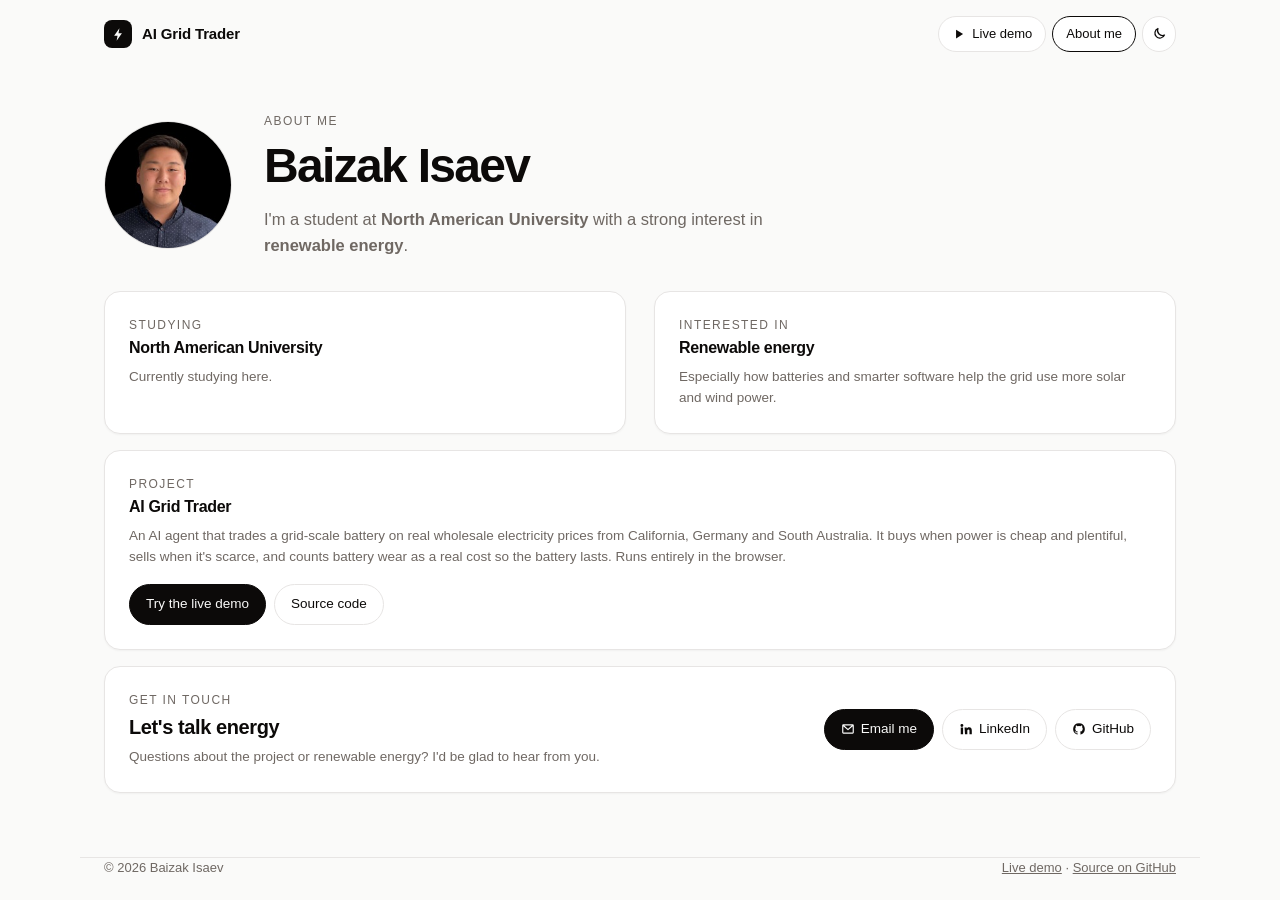
==== about.html @ cdcc8170 "Add About me page and Railway hosting - about.html: separate About me page (North American Universit" ====
<!doctype html>
<html lang="en">
<head>
  <meta charset="utf-8">
  <meta name="viewport" content="width=device-width, initial-scale=1">
  <title>About Baizak Isaev · AI Grid Trader</title>
  <meta name="description" content="Baizak Isaev: student at North American University, interested in renewable energy. Creator of AI Grid Trader.">
  <meta name="author" content="Baizak Isaev">
  <meta property="og:type" content="profile">
  <meta property="og:title" content="About Baizak Isaev">
  <meta property="og:description" content="Student at North American University, interested in renewable energy. Creator of AI Grid Trader.">
  <meta property="og:image" content="assets/og.png">
  <meta name="twitter:card" content="summary_large_image">
  <link rel="manifest" href="manifest.webmanifest">
  <meta name="theme-color" content="#0c0a09">
  <link rel="apple-touch-icon" href="assets/icons/icon-192.png">
  <link rel="icon" href="data:image/svg+xml,%3Csvg xmlns='http://www.w3.org/2000/svg' viewBox='0 0 32 32'%3E%3Crect width='32' height='32' rx='8' fill='%230c0a09'/%3E%3Cpath d='M18 5 9 18h6l-2 9 9-13h-6z' fill='%23fff'/%3E%3C/svg%3E">
  <script>try{var t=localStorage.getItem("agt-theme");if(t==="light"||t==="dark")document.documentElement.setAttribute("data-theme",t);}catch(e){}</script>
  <link rel="stylesheet" href="assets/style.css">
</head>
<body class="about-page">
  <header class="wrap top">
    <a class="brand brand-link" href="./">
      <span class="mark" aria-hidden="true">
        <svg viewBox="0 0 24 24" width="15" height="15"><path d="M13.5 2 5 14h5.5L9 22l8.5-12H12z" fill="currentColor"/></svg>
      </span>
      <span class="brand-name">AI Grid Trader</span>
    </a>
    <nav class="actions" aria-label="Site">
      <a class="btn" href="./">
        <svg viewBox="0 0 24 24" width="14" height="14" aria-hidden="true"><path d="M7 4.5v15l12-7.5z" fill="currentColor"/></svg>
        <span>Live demo</span>
      </a>
      <a class="btn nav-current" href="about.html" aria-current="page"><span>About me</span></a>
      <button class="btn btn-icon" id="btn-theme" type="button" aria-label="Switch theme" title="Switch light / dark"></button>
    </nav>
  </header>

  <main class="wrap">
    <section class="about-hero">
      <div class="avatar avatar-xl">
        <span aria-hidden="true">BI</span>
        <img src="assets/img/profile.jpg" alt="Baizak Isaev" onerror="this.remove()">
      </div>
      <div>
        <p class="eyebrow">About me</p>
        <h1>Baizak Isaev</h1>
        <p class="lede">I'm a student at <b>North American University</b> with a strong interest in
          <b>renewable energy</b>.</p>
      </div>
    </section>

    <section class="grid grid-2 about-grid">
      <div class="card">
        <p class="kicker">Studying</p>
        <h2>North American University</h2>
        <p class="note">Currently studying here.</p>
      </div>
      <div class="card">
        <p class="kicker">Interested in</p>
        <h2>Renewable energy</h2>
        <p class="note">Especially how batteries and smarter software help the grid use more solar and wind power.</p>
      </div>
    </section>

    <section class="card about-project">
      <p class="kicker">Project</p>
      <h2>AI Grid Trader</h2>
      <p class="note">An AI agent that trades a grid-scale battery on real wholesale electricity prices from
        California, Germany and South Australia. It buys when power is cheap and plentiful, sells when it's
        scarce, and counts battery wear as a real cost so the battery lasts. Runs entirely in the browser.</p>
      <div class="contact-links">
        <a class="btn btn-primary" href="./">Try the live demo</a>
        <a class="btn" href="https://github.com/nolimitbaiza/ai-grid-trader" target="_blank" rel="noopener">Source code</a>
      </div>
    </section>

    <section class="card contact" id="contact">
      <div class="contact-text">
        <p class="kicker">Get in touch</p>
        <h2>Let's talk energy</h2>
        <p class="note">Questions about the project or renewable energy? I'd be glad to hear from you.</p>
      </div>
      <div class="contact-links">
        <a class="btn btn-primary" id="email-link" href="#contact">
          <svg viewBox="0 0 24 24" width="14" height="14" aria-hidden="true"><path d="M4 5h16a1 1 0 0 1 1 1v12a1 1 0 0 1-1 1H4a1 1 0 0 1-1-1V6a1 1 0 0 1 1-1zm0 1 8 7 8-7" fill="none" stroke="currentColor" stroke-width="2" stroke-linejoin="round"/></svg>
          Email me
        </a>
        <a class="btn" href="https://www.linkedin.com/in/baizakisaev/" target="_blank" rel="noopener">
          <svg viewBox="0 0 24 24" width="14" height="14" aria-hidden="true"><path d="M4.98 3.5a2.5 2.5 0 1 1 0 5 2.5 2.5 0 0 1 0-5zM3 9.5h4V21H3zM9.5 9.5h3.8v1.6h.06c.53-1 1.84-2.06 3.79-2.06 4.05 0 4.8 2.67 4.8 6.13V21h-4v-5.13c0-1.22-.02-2.8-1.7-2.8-1.71 0-1.97 1.33-1.97 2.71V21h-4z" fill="currentColor"/></svg>
          LinkedIn
        </a>
        <a class="btn" href="https://github.com/nolimitbaiza" target="_blank" rel="noopener">
          <svg viewBox="0 0 24 24" width="14" height="14" aria-hidden="true"><path d="M12 2a10 10 0 0 0-3.16 19.49c.5.09.68-.22.68-.48v-1.7c-2.78.6-3.37-1.34-3.37-1.34-.45-1.16-1.11-1.47-1.11-1.47-.91-.62.07-.61.07-.61 1 .07 1.53 1.03 1.53 1.03.9 1.52 2.34 1.08 2.91.83.09-.65.35-1.08.63-1.33-2.22-.25-4.55-1.11-4.55-4.94 0-1.09.39-1.98 1.03-2.68-.1-.25-.45-1.27.1-2.65 0 0 .84-.27 2.75 1.02a9.5 9.5 0 0 1 5 0c1.91-1.29 2.75-1.02 2.75-1.02.55 1.38.2 2.4.1 2.65.64.7 1.03 1.59 1.03 2.68 0 3.84-2.34 4.68-4.57 4.93.36.31.68.92.68 1.85v2.74c0 .27.18.58.69.48A10 10 0 0 0 12 2z" fill="currentColor"/></svg>
          GitHub
        </a>
      </div>
    </section>
  </main>

  <footer class="wrap">
    <span>© 2026 Baizak Isaev</span>
    <span><a href="./">Live demo</a> · <a href="https://github.com/nolimitbaiza/ai-grid-trader">Source on GitHub</a></span>
  </footer>

  <script src="assets/about.js"></script>
</body>
</html>
---- assets/style.css ----
/* AI Grid Trader: minimal, theme-aware styles.
   Theme: follows the system unless the visitor picks light/dark (html[data-theme]). */
:root {
  --bg: #fafaf9;
  --surface: #ffffff;
  --ink: #0c0a09;
  --muted: #6f6863;
  --line: #e7e5e4;
  --soft: #f5f5f4;
  --price: #d97706;
  --forecast: #a8a29e;
  --soc: #3b82f6;
  --soc-fill: rgba(59, 130, 246, 0.12);
  --charge: #16a34a;
  --discharge: #dc2626;
  --bot: #a8a29e;
  --pos: #15803d;
  --neg: #b91c1c;
  --shadow: 0 1px 2px rgba(0, 0, 0, .04);
  --radius: 16px;
  color-scheme: light;
}
:root[data-theme="dark"] {
  --bg: #0c0c0d; --surface: #151517; --ink: #f5f5f4; --muted: #a1a1aa; --line: #27272a; --soft: #1c1c1f;
  --price: #fbbf24; --forecast: #71717a; --soc: #60a5fa; --soc-fill: rgba(96, 165, 250, 0.14);
  --charge: #22c55e; --discharge: #f87171; --bot: #71717a; --pos: #4ade80; --neg: #f87171;
  --shadow: none;
  color-scheme: dark;
}
@media (prefers-color-scheme: dark) {
  :root:not([data-theme="light"]) {
    --bg: #0c0c0d; --surface: #151517; --ink: #f5f5f4; --muted: #a1a1aa; --line: #27272a; --soft: #1c1c1f;
    --price: #fbbf24; --forecast: #71717a; --soc: #60a5fa; --soc-fill: rgba(96, 165, 250, 0.14);
    --charge: #22c55e; --discharge: #f87171; --bot: #71717a; --pos: #4ade80; --neg: #f87171;
    --shadow: none;
    color-scheme: dark;
  }
}

* { box-sizing: border-box; }
[hidden] { display: none !important; }
html, body { margin: 0; }
body {
  background: var(--bg);
  color: var(--ink);
  font: 15px/1.55 Inter, ui-sans-serif, -apple-system, "Segoe UI", Roboto, "Helvetica Neue", sans-serif;
  -webkit-font-smoothing: antialiased;
  transition: background-color .2s, color .2s;
}
h1, h2, h3 { font-weight: 650; letter-spacing: -0.02em; }
a { color: inherit; }

.wrap { max-width: 1120px; margin: 0 auto; padding: 0 24px; }

/* ---------- Header ---------- */
.top { display: flex; align-items: center; justify-content: space-between; gap: 12px; height: 68px; }
.brand { display: flex; align-items: center; gap: 10px; font-weight: 600; letter-spacing: -0.01em; white-space: nowrap; }
.mark {
  width: 28px; height: 28px; border-radius: 8px; flex: none;
  background: var(--ink); color: var(--bg);
  display: grid; place-items: center;
}
.actions { display: flex; gap: 6px; }

.btn {
  appearance: none; font: inherit; font-size: 13px; font-weight: 500;
  display: inline-flex; align-items: center; justify-content: center; gap: 6px;
  padding: 7px 13px; border-radius: 999px; cursor: pointer; white-space: nowrap;
  color: var(--ink); background: var(--surface); border: 1px solid var(--line);
  transition: border-color .15s, background .15s;
}
.btn:hover { border-color: var(--muted); }
.btn-icon { width: 34px; padding: 7px 0; }
.btn-ghost { background: transparent; border-color: transparent; color: var(--muted); }
.btn-ghost:hover { color: var(--ink); border-color: var(--line); }
.btn-primary { background: var(--ink); color: var(--bg); border-color: var(--ink); }
.btn-primary:hover { opacity: .9; border-color: var(--ink); }
:focus-visible { outline: 2px solid var(--soc); outline-offset: 2px; }

/* ---------- Intro ---------- */
.intro { padding: 44px 0 28px; }
.eyebrow {
  display: flex; align-items: center; gap: 10px; margin: 0 0 14px;
  font-size: 12px; font-weight: 500; letter-spacing: .12em; text-transform: uppercase; color: var(--muted);
}
.live {
  display: inline-block; width: 7px; height: 7px; border-radius: 50%; background: var(--charge); flex: none;
  box-shadow: 0 0 0 4px color-mix(in srgb, var(--charge) 22%, transparent);
  animation: pulse 2.4s ease-in-out infinite;
}
@keyframes pulse { 50% { box-shadow: 0 0 0 7px color-mix(in srgb, var(--charge) 0%, transparent); } }
h1 { font-size: clamp(30px, 4.6vw, 48px); line-height: 1.06; letter-spacing: -0.035em; margin: 0; max-width: 17ch; }
.lede { color: var(--muted); max-width: 62ch; margin: 16px 0 0; font-size: 16.5px; }

/* ---------- Market chips ---------- */
.markets { display: grid; grid-template-columns: 1fr auto; gap: 8px 16px; margin: 0 0 16px; align-items: start; }
.markets .chips:nth-child(2) { grid-column: 1; }
.chips-tools { grid-column: 2; grid-row: 1 / span 2; justify-content: flex-end; }
.chips { display: flex; align-items: center; gap: 10px; flex-wrap: wrap; }
.chips-label { font-size: 13px; color: var(--muted); min-width: 78px; }
.chip-row { display: flex; gap: 6px; flex-wrap: wrap; }
.chip {
  appearance: none; font: inherit; font-size: 13px; font-weight: 500; cursor: pointer;
  display: inline-flex; align-items: center; gap: 6px;
  padding: 6px 14px; border-radius: 999px;
  color: var(--ink); background: transparent; border: 1px solid var(--line);
  transition: background .15s, color .15s, border-color .15s;
}
.chip:hover { border-color: var(--muted); }
.chip[aria-pressed="true"] { background: var(--ink); color: var(--bg); border-color: var(--ink); }
.chip-upload { border-style: dashed; color: var(--muted); }
.chip-upload:hover { color: var(--ink); }
.chip-upload:focus-within { outline: 2px solid var(--soc); outline-offset: 2px; }
.select {
  font: inherit; font-size: 13px; color: var(--ink); background: var(--surface);
  border: 1px solid var(--line); border-radius: 999px; padding: 6px 12px; cursor: pointer;
}

/* ---------- Cards ---------- */
.card { background: var(--surface); border: 1px solid var(--line); border-radius: var(--radius); padding: 24px; box-shadow: var(--shadow); }
.card h2 { font-size: 16px; margin: 0 0 4px; }
.note { margin: 0 0 16px; color: var(--muted); font-size: 13.5px; }

/* ---------- KPIs ---------- */
.kpis { display: grid; grid-template-columns: repeat(5, minmax(0, 1fr)); gap: 20px 24px; margin-bottom: 8px; }
.kpi { min-width: 0; }
.kpi .label { font-size: 12.5px; color: var(--muted); font-weight: 500; }
.kpi .value {
  font-size: 28px; font-weight: 650; letter-spacing: -0.025em; line-height: 1.2; margin-top: 4px;
  font-variant-numeric: tabular-nums; white-space: nowrap; overflow: hidden; text-overflow: ellipsis;
}
.kpi .sub { font-size: 12.5px; color: var(--muted); font-variant-numeric: tabular-nums; }
.pos { color: var(--pos); }
.neg { color: var(--neg); }

/* ---------- Chart header: legend + mode switch ---------- */
.chart-head { display: flex; align-items: center; justify-content: space-between; gap: 12px 24px; flex-wrap: wrap; margin-top: 18px; }
.legend { display: flex; flex-wrap: wrap; gap: 6px 18px; margin: 12px 0 4px; font-size: 12.5px; color: var(--muted); }
.chart-head .legend { margin: 0; }
.legend span { display: inline-flex; align-items: center; gap: 7px; }
.sw { display: inline-block; width: 14px; height: 2.5px; border-radius: 2px; }
.sw-area { height: 10px; border-top: 2px solid var(--soc); background: var(--soc-fill); border-radius: 2px; }
.sw-dot { border-top: 2.5px dotted var(--bot); height: 0; }
.sw-dash { border-top: 2px dashed var(--forecast); height: 0; }
.sw-dash-blue { border-top: 2px dashed var(--soc); height: 0; }
.tri { font-style: normal; font-size: 10px; line-height: 1; }

.seg { display: inline-flex; align-items: center; gap: 2px; padding: 3px; border-radius: 999px; background: var(--soft); border: 1px solid var(--line); }
.seg-label { font-size: 12px; color: var(--muted); padding: 0 8px 0 10px; }
.seg button {
  appearance: none; font: inherit; font-size: 12.5px; font-weight: 500; cursor: pointer;
  border: 0; border-radius: 999px; padding: 5px 12px; color: var(--muted); background: transparent;
}
.seg button[aria-pressed="true"] { background: var(--surface); color: var(--ink); box-shadow: 0 1px 2px rgba(0,0,0,.08); }

.chart { height: 420px; margin: 4px -6px 0; }
.chart-sm { height: 280px; }
.insight {
  margin: 12px 0 0; padding-top: 16px; border-top: 1px solid var(--line);
  color: var(--muted); font-size: 14.5px;
}
.insight b { color: var(--ink); font-weight: 600; }
.source { margin: 8px 0 0; font-size: 12px; color: var(--muted); }

/* ---------- Controls ---------- */
.controls { margin-top: 16px; }
.grid { display: grid; grid-template-columns: repeat(4, 1fr); gap: 22px 28px; }
.field label { display: flex; justify-content: space-between; gap: 8px; font-size: 13px; font-weight: 500; margin-bottom: 8px; }
.field output { color: var(--muted); font-variant-numeric: tabular-nums; white-space: nowrap; }
.field.disabled { opacity: .45; }

details { margin-top: 20px; }
details > summary {
  cursor: pointer; list-style: none; font-size: 13px; font-weight: 500; color: var(--muted);
  display: inline-flex; align-items: center; gap: 6px;
}
details > summary::-webkit-details-marker { display: none; }
details > summary::before { content: "+"; display: inline-block; width: 12px; font-weight: 600; }
details[open] > summary::before { content: "−"; }
details > summary:hover { color: var(--ink); }
details[open] > .grid { margin-top: 18px; }

input[type="range"] {
  -webkit-appearance: none; appearance: none; width: 100%; height: 18px; margin: 0;
  background: transparent; cursor: pointer;
}
input[type="range"]:disabled { cursor: not-allowed; }
input[type="range"]::-webkit-slider-runnable-track {
  height: 4px; border-radius: 4px;
  background: linear-gradient(to right, var(--ink) var(--pct, 50%), var(--line) var(--pct, 50%));
}
input[type="range"]::-webkit-slider-thumb {
  -webkit-appearance: none; width: 16px; height: 16px; margin-top: -6px; border-radius: 50%;
  background: var(--surface); border: 2px solid var(--ink); transition: transform .1s;
}
input[type="range"]:active::-webkit-slider-thumb { transform: scale(1.15); }
input[type="range"]::-moz-range-track { height: 4px; border-radius: 4px; background: var(--line); }
input[type="range"]::-moz-range-progress { height: 4px; border-radius: 4px; background: var(--ink); }
input[type="range"]::-moz-range-thumb {
  width: 12px; height: 12px; border-radius: 50%; background: var(--surface); border: 2px solid var(--ink);
}
input[type="range"]:focus-visible { outline: none; }
input[type="range"]:focus-visible::-moz-range-thumb { box-shadow: 0 0 0 4px color-mix(in srgb, var(--soc) 35%, transparent); }
body.loading-data #chart-main, body.loading-data #kpis { opacity: .4; transition: opacity .2s; }
.sr-only { position: absolute; width: 1px; height: 1px; padding: 0; margin: -1px; overflow: hidden; clip: rect(0 0 0 0); white-space: nowrap; border: 0; }
.explain-nav { display: flex; align-items: center; justify-content: space-between; gap: 8px; margin-top: 12px; }
.explain-nav .muted { margin: 0; font-size: 12.5px; }
.explain-nav button:disabled { opacity: .4; cursor: default; }
.explain-lead:focus { outline: none; }
input[type="range"]:focus-visible::-webkit-slider-thumb { box-shadow: 0 0 0 4px color-mix(in srgb, var(--soc) 35%, transparent); }

/* ---------- Comparison ---------- */
.split { display: grid; grid-template-columns: 1.1fr 1.3fr; gap: 16px; margin-top: 16px; }
.compare { width: 100%; border-collapse: collapse; font-size: 14px; font-variant-numeric: tabular-nums; }
.compare th, .compare td { padding: 10px 0 10px 12px; border-bottom: 1px solid var(--line); text-align: right; white-space: nowrap; }
.compare th:first-child, .compare td:first-child { padding-left: 0; text-align: left; color: var(--muted); font-weight: 400; white-space: normal; }
.compare thead th { font-size: 12px; font-weight: 500; color: var(--muted); padding-top: 0; }
.compare tbody tr:last-child td { border-bottom: 0; }
.compare td.ai { font-weight: 600; }
.compare tr.total td { font-weight: 650; color: var(--ink); }
.dot { display: inline-block; width: 8px; height: 8px; border-radius: 50%; margin-right: 6px; vertical-align: 1px; }

/* ---------- Full year ---------- */
.annual { margin-top: 16px; }
.annual-head { display: flex; justify-content: space-between; align-items: flex-start; gap: 12px 24px; flex-wrap: wrap; }
.annual-head .note { max-width: 70ch; margin-bottom: 18px; }
.annual-status { display: inline-flex; align-items: center; gap: 8px; font-size: 13px; color: var(--muted); font-variant-numeric: tabular-nums; }
.spinner {
  width: 12px; height: 12px; border-radius: 50%; border: 2px solid var(--line); border-top-color: var(--ink);
  animation: spin .8s linear infinite;
}
@keyframes spin { to { transform: rotate(360deg); } }
.kpis-4 { grid-template-columns: repeat(4, minmax(0, 1fr)); margin-bottom: 4px; }
.annual-body { display: grid; grid-template-columns: 1.4fr 1fr; gap: 16px 32px; align-items: start; }
.annual-body .compare { margin-top: 12px; }
.annual.pending .kpis-4, .annual.pending .annual-body { opacity: .35; filter: grayscale(1); transition: opacity .2s; }
.sw-bar { width: 10px; height: 10px; border-radius: 2px; background: var(--ink); }

/* ---------- Why this trade? ---------- */
.click-hint { margin: 2px 0 0; font-size: 12.5px; color: var(--muted); }
.explain {
  position: relative; margin-top: 12px; padding: 16px 18px; border-radius: 12px;
  background: var(--soft); border: 1px solid var(--line);
}
.explain-close {
  position: absolute; top: 8px; right: 10px; appearance: none; border: 0; background: none; cursor: pointer;
  font-size: 20px; line-height: 1; color: var(--muted); padding: 4px 6px;
}
.explain-close:hover { color: var(--ink); }
.explain-lead { font-size: 16px; margin: 4px 0 12px; }
.explain-lead .muted, .muted { color: var(--muted); font-weight: 400; font-size: 13.5px; margin-left: 6px; }
.explain-cells { display: grid; grid-template-columns: repeat(4, minmax(0, 1fr)); gap: 12px 20px; margin-bottom: 10px; }
.explain-cells .label { font-size: 12px; color: var(--muted); }
.explain-cells .value { font-size: 20px; font-weight: 650; font-variant-numeric: tabular-nums; }
.explain-cells .sub { font-size: 11.5px; color: var(--muted); }
.explain-notes { margin: 6px 0 0; padding-left: 18px; color: var(--muted); font-size: 14px; }
.explain-notes li { margin-bottom: 4px; }
.explain-notes b { color: var(--ink); }

/* ---------- Revenue streams ---------- */
.stack, .lifetime { margin-top: 16px; }
.stack-bar { display: flex; height: 14px; border-radius: 7px; overflow: hidden; gap: 2px; margin: 4px 0 18px; background: var(--soft); }
.seg-part { min-width: 4px; }
.stack-body { display: grid; grid-template-columns: 1.2fr 1fr; gap: 16px 40px; align-items: start; }
.stack-table td:first-child { color: var(--ink); }
.row-note { font-size: 12px; color: var(--muted); margin-top: 2px; }
.grid-2 { grid-template-columns: repeat(2, minmax(0, 1fr)); }
.stack.pending .stack-bar, .stack.pending .stack-table, .lifetime.pending .kpis-4, .lifetime.pending .life-charts,
.lifetime.pending .insight { opacity: .35; filter: grayscale(1); }

/* ---------- Battery lifetime ---------- */
.life-charts { display: grid; grid-template-columns: 1fr 1fr; gap: 16px 32px; margin-top: 8px; }
.chart-title { font-size: 13px; font-weight: 600; margin: 4px 0 0; }
.sw-dash-red { border-top: 2px dotted var(--discharge); height: 0; }
.lifetime .insight { margin-bottom: 18px; }
.link-btn {
  appearance: none; font: inherit; font-size: 13px; font-weight: 600; cursor: pointer; margin-left: 4px;
  color: var(--ink); background: var(--surface); border: 1px solid var(--line); border-radius: 999px; padding: 2px 10px;
}
.link-btn:hover { border-color: var(--muted); }

/* ---------- How it works ---------- */
.how { display: grid; grid-template-columns: repeat(3, 1fr); gap: 36px; padding: 64px 0 8px; }
.how h3 { font-size: 16px; margin: 10px 0 6px; }
.how p { margin: 0; color: var(--muted); font-size: 14.5px; }
.num { font-size: 12px; color: var(--muted); font-variant-numeric: tabular-nums; letter-spacing: .08em; }
.method { margin: 32px 0 56px; padding-top: 20px; border-top: 1px solid var(--line); }
.method p { color: var(--muted); max-width: 72ch; font-size: 14.5px; }
.method b { color: var(--ink); font-weight: 600; }
.formula {
  font-family: ui-monospace, "SF Mono", Menlo, Consolas, monospace; font-size: 13.5px !important;
  color: var(--ink) !important; background: var(--soft); padding: 10px 14px; border-radius: 10px; display: inline-block;
}

/* ---------- Avatar (photo with initials fallback) ---------- */
.avatar {
  position: relative; display: inline-grid; place-items: center; flex: none; overflow: hidden;
  border-radius: 50%; background: var(--soft); border: 1px solid var(--line);
  color: var(--muted); font-weight: 600; letter-spacing: .02em; text-decoration: none;
}
.avatar img { position: absolute; inset: 0; width: 100%; height: 100%; object-fit: cover; }
.avatar-sm { width: 34px; height: 34px; font-size: 12px; margin-left: 2px; }
.avatar-sm:hover { border-color: var(--muted); }
.avatar-lg { width: 72px; height: 72px; font-size: 22px; }

/* ---------- Contact card ---------- */
.contact { display: flex; align-items: center; gap: 20px 24px; flex-wrap: wrap; margin: 0 0 56px; scroll-margin-top: 24px; }
.contact-text { flex: 1 1 280px; min-width: 0; }
.contact-text h2 { font-size: 20px; margin: 0 0 4px; }
.contact-text .note { margin: 0; }
.kicker { margin: 0 0 2px; font-size: 12px; font-weight: 500; letter-spacing: .12em; text-transform: uppercase; color: var(--muted); }
.contact-links { display: flex; gap: 8px; flex-wrap: wrap; }
.contact-links .btn { padding: 9px 16px; font-size: 13.5px; text-decoration: none; }

/* ---------- Footer & toast ---------- */
footer {
  display: flex; justify-content: space-between; gap: 16px; flex-wrap: wrap;
  padding-top: 20px; padding-bottom: 40px; border-top: 1px solid var(--line);
  color: var(--muted); font-size: 13px;
}
.toast {
  position: fixed; left: 50%; bottom: 28px; transform: translate(-50%, 16px); opacity: 0; pointer-events: none;
  background: var(--ink); color: var(--bg); padding: 10px 18px; border-radius: 999px; font-size: 13px;
  max-width: calc(100vw - 32px); text-align: center; z-index: 50;
  transition: opacity .2s, transform .2s;
}
.toast.show { opacity: 1; transform: translate(-50%, 0); }

/* ---------- Business-case dialog ---------- */
.dialog {
  width: min(440px, calc(100vw - 32px)); padding: 24px; border: 1px solid var(--line); border-radius: var(--radius);
  background: var(--surface); color: var(--ink); box-shadow: 0 24px 60px rgba(0,0,0,.25);
}
.dialog::backdrop { background: rgba(0, 0, 0, .35); backdrop-filter: blur(2px); }
.dialog h2 { font-size: 18px; margin: 0 0 6px; }
.input { display: block; margin-bottom: 12px; }
.input span { display: block; font-size: 12.5px; font-weight: 500; color: var(--muted); margin-bottom: 5px; }
.input input {
  width: 100%; font: inherit; font-size: 14px; color: var(--ink); background: var(--bg);
  border: 1px solid var(--line); border-radius: 10px; padding: 9px 12px;
}
.input input:focus { outline: 2px solid var(--soc); outline-offset: -1px; border-color: transparent; }
.dialog-actions { display: flex; justify-content: flex-end; gap: 8px; margin-top: 20px; }

/* ---------- Kiosk / auto-play mode ---------- */
.kiosk-banner { display: none; }
body.kiosk .kiosk-banner {
  display: flex; align-items: center; gap: 10px 20px; flex-wrap: wrap;
  margin: -4px 0 20px; padding-bottom: 16px; border-bottom: 1px solid var(--line); font-size: 14px;
}
.kb-status { display: flex; align-items: center; gap: 6px 20px; flex-wrap: wrap; flex: 1 1 300px; }
.kb-live { display: inline-flex; align-items: center; gap: 8px; font-weight: 600; }
.kb-market { font-weight: 600; }
.kb-time { color: var(--muted); font-variant-numeric: tabular-nums; }
.kb-hint { color: var(--muted); font-size: 13px; }
.kb-connect { display: flex; align-items: center; gap: 12px; margin-left: auto; font-size: 13px; line-height: 1.35; }
.kb-connect img { background: #fff; border-radius: 8px; padding: 4px; border: 1px solid var(--line); }
.kb-connect span { color: var(--muted); }
/* Full-screen layout: header, banner, KPIs and a chart that fills the rest of the window. */
body.kiosk .intro, body.kiosk .markets, body.kiosk .controls, body.kiosk .split, body.kiosk .how,
body.kiosk .method, body.kiosk footer, body.kiosk .seg, body.kiosk .insight, body.kiosk .source,
body.kiosk .contact, body.kiosk .annual, body.kiosk .stack, body.kiosk .lifetime,
body.kiosk .click-hint, body.kiosk .explain { display: none !important; }
body.kiosk { min-height: 100vh; min-height: 100dvh; display: flex; flex-direction: column; }
body.kiosk .top, body.kiosk main { width: 100%; }
body.kiosk main { flex: 1; display: flex; flex-direction: column; padding-bottom: 16px; }
body.kiosk .main-card { flex: 1; display: flex; flex-direction: column; min-height: 0; }
body.kiosk .chart { flex: 1 1 auto; height: auto; min-height: 320px; }
body.kiosk .nav-about { display: none; }
body.kiosk #btn-play { background: var(--ink); color: var(--bg); border-color: var(--ink); }

/* ---------- Embed mode (?embed=1): just the demo, for iframes ---------- */
body.embed .top, body.embed .intro, body.embed .how, body.embed .method, body.embed footer,
body.embed .contact { display: none; }
body.embed main { padding-top: 16px; padding-bottom: 16px; }
body.embed { background: transparent; }

/* ---------- Printable business case (only visible when printing) ---------- */
#report { display: none; }
@media print {
  @page { size: A4; margin: 14mm; }
  html, body { background: #fff !important; }
  body > *:not(#report) { display: none !important; }
  #report { display: block; font-size: 9.5pt; }
  #report h3 { margin: 10px 0 4px; }
  .rp-chart { max-height: 58mm; object-fit: contain; }
  .rp-kpis { margin: 8px 0; }
}
#report {
  --r-ink: #0c0a09; --r-muted: #6b6560; --r-line: #e7e5e4; --r-soft: #f5f5f4;
  color: var(--r-ink); font-size: 10.5pt; line-height: 1.45; background: #fff;
  -webkit-print-color-adjust: exact; print-color-adjust: exact;
}
.rp-head { display: flex; justify-content: space-between; align-items: flex-start; border-bottom: 2px solid var(--r-ink); padding-bottom: 10px; margin-bottom: 14px; }
.rp-brand { font-weight: 700; font-size: 10pt; letter-spacing: .02em; }
.rp-kicker { font-size: 8.5pt; text-transform: uppercase; letter-spacing: .12em; color: var(--r-muted); }
.rp-title { font-size: 19pt; font-weight: 700; letter-spacing: -0.02em; margin: 2px 0 2px; }
.rp-meta { text-align: right; font-size: 9pt; color: var(--r-muted); }
.rp-kpis { display: grid; grid-template-columns: repeat(4, 1fr); gap: 8px; margin: 12px 0; }
.rp-kpi { background: var(--r-soft); border-radius: 8px; padding: 8px 10px; }
.rp-kpi .l { font-size: 8pt; color: var(--r-muted); }
.rp-kpi .v { font-size: 15pt; font-weight: 700; letter-spacing: -0.02em; }
.rp-kpi .s { font-size: 8pt; color: var(--r-muted); }
.rp-cols { display: grid; grid-template-columns: 1fr 1fr; gap: 16px; }
.rp h3, #report h3 { font-size: 10.5pt; margin: 14px 0 6px; }
.rp-table { width: 100%; border-collapse: collapse; font-size: 9pt; }
.rp-table td, .rp-table th { padding: 4px 0 4px 8px; border-bottom: 1px solid var(--r-line); text-align: right; }
.rp-table td:first-child, .rp-table th:first-child { text-align: left; padding-left: 0; color: var(--r-muted); font-weight: 400; }
.rp-table th { font-size: 8pt; color: var(--r-muted); font-weight: 600; }
.rp-chart { width: 100%; border: 1px solid var(--r-line); border-radius: 8px; margin-top: 4px; }
.rp-legend { font-size: 8pt; color: var(--r-muted); margin-top: 4px; }
.rp-notes { font-size: 8pt; color: var(--r-muted); margin-top: 12px; border-top: 1px solid var(--r-line); padding-top: 8px; }
.rp-notes li { margin-bottom: 2px; }
.rp-foot { display: flex; justify-content: space-between; font-size: 8pt; color: var(--r-muted); margin-top: 10px; }

/* ---------- Responsive ---------- */
@media (max-width: 1000px) {
  .kpis { grid-template-columns: repeat(3, minmax(0, 1fr)); }
  .btn .lbl { display: none; }
  .btn { padding: 7px 10px; }
  .nav-about { display: none; }          /* the avatar links to About me on small screens */
}
@media (max-width: 880px) {
  .grid { grid-template-columns: repeat(2, 1fr); }
  .split, .annual-body, .stack-body, .life-charts { grid-template-columns: 1fr; }
  .explain-cells { grid-template-columns: repeat(2, minmax(0, 1fr)); }
  .kpis-4 { grid-template-columns: repeat(2, minmax(0, 1fr)); }
  .how { grid-template-columns: 1fr; gap: 28px; padding-top: 48px; }
  .chart { height: 340px; }
  .markets { grid-template-columns: 1fr; }
  .chips-tools { grid-column: 1; grid-row: auto; justify-content: flex-start; }
}
@media (max-width: 560px) {
  .wrap { padding: 0 16px; }
  .card { padding: 18px; }
  .grid { grid-template-columns: 1fr; }
  .kpis { grid-template-columns: repeat(2, minmax(0, 1fr)); }
  .kpi .value { font-size: 22px; }
  .intro { padding-top: 28px; }
  .chart { height: 300px; margin: 4px -10px 0; }
  .chips-label { min-width: 0; width: 100%; }
  .brand-name { display: none; }
  .seg-label { display: none; }
  .kb-connect { margin-left: 0; }
  .kb-connect img { width: 52px; height: 52px; }
  .actions { gap: 4px; }
  .btn-icon, .btn { padding: 7px 9px; }
}
@media (prefers-reduced-motion: reduce) {
  * { animation: none !important; transition: none !important; }
}

/* ---------- About page ---------- */
.brand-link { color: inherit; text-decoration: none; }
.top .actions a.btn { text-decoration: none; }
.nav-current { border-color: var(--ink); }
.about-hero { display: flex; align-items: center; gap: 24px 32px; flex-wrap: wrap; padding: 44px 0 32px; }
.about-hero h1 { max-width: none; }
.about-hero .eyebrow { margin-bottom: 10px; }
.avatar-xl { width: 128px; height: 128px; font-size: 38px; flex: none; }
.about-grid { margin-bottom: 16px; }
.about-grid .note, .about-project .note { margin: 6px 0 0; }
.about-project { margin-bottom: 16px; }
.about-project .contact-links { margin-top: 16px; }
.about-page main { padding-bottom: 8px; }
@media (max-width: 640px) {
  .avatar-xl { width: 96px; height: 96px; font-size: 30px; }
  .about-hero { padding-top: 28px; }
}
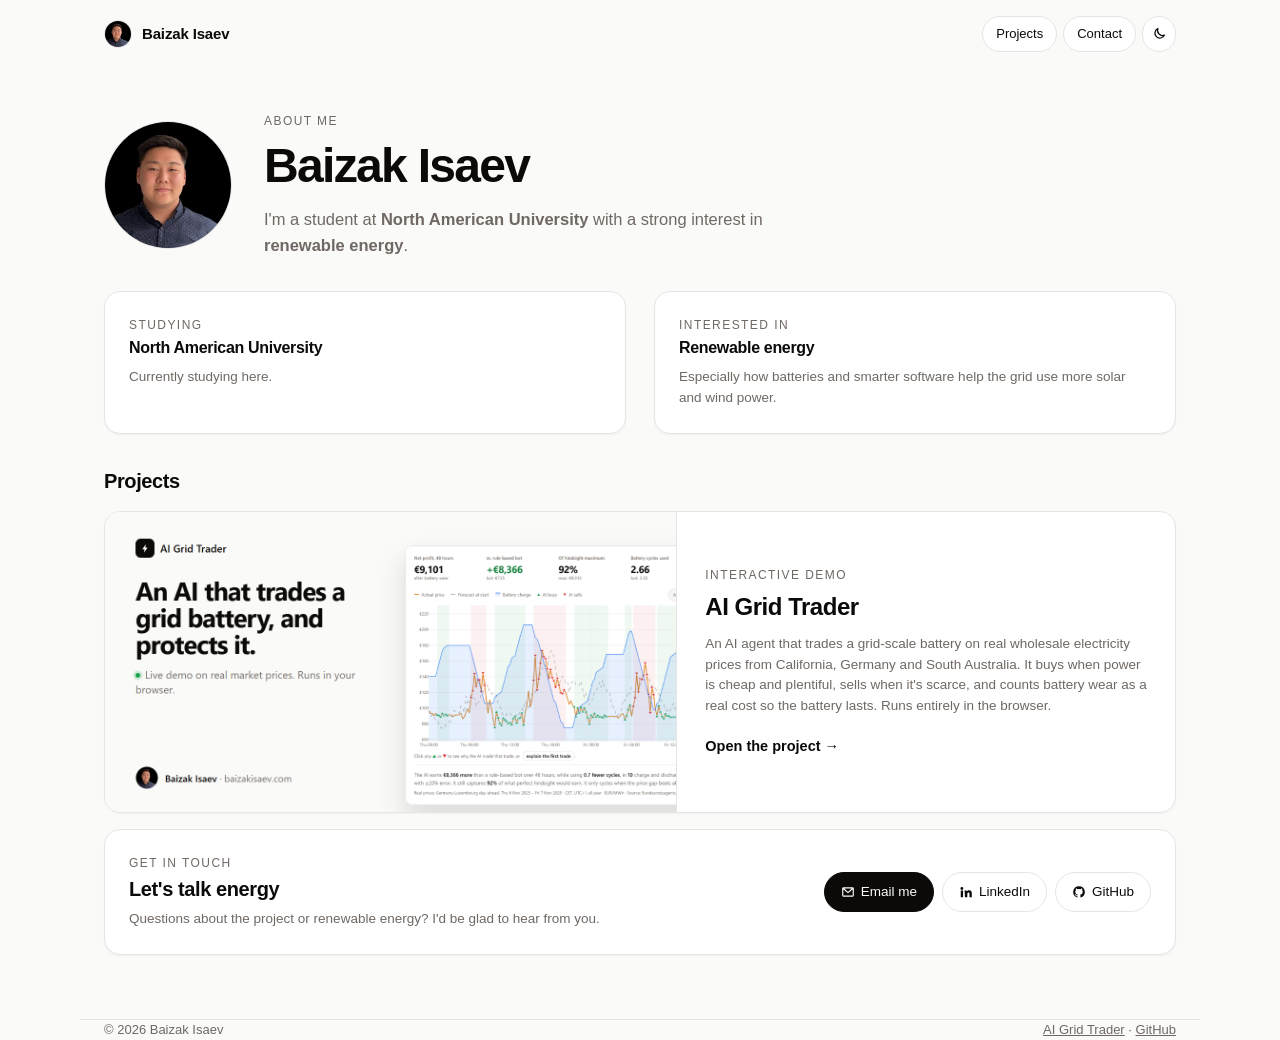
==== commit c812238c: "Home page is About me; demo moves to /ai-grid-trader; business email - index.html is now the About m" ====
--- a/about.html
+++ b/about.html
@@ -2,107 +2,13 @@
 <html lang="en">
 <head>
   <meta charset="utf-8">
-  <meta name="viewport" content="width=device-width, initial-scale=1">
-  <title>About Baizak Isaev · AI Grid Trader</title>
-  <meta name="description" content="Baizak Isaev: student at North American University, interested in renewable energy. Creator of AI Grid Trader.">
-  <meta name="author" content="Baizak Isaev">
-  <meta property="og:type" content="profile">
-  <meta property="og:title" content="About Baizak Isaev">
-  <meta property="og:description" content="Student at North American University, interested in renewable energy. Creator of AI Grid Trader.">
-  <meta property="og:image" content="assets/og.png">
-  <meta name="twitter:card" content="summary_large_image">
-  <link rel="manifest" href="manifest.webmanifest">
-  <meta name="theme-color" content="#0c0a09">
-  <link rel="apple-touch-icon" href="assets/icons/icon-192.png">
-  <link rel="icon" href="data:image/svg+xml,%3Csvg xmlns='http://www.w3.org/2000/svg' viewBox='0 0 32 32'%3E%3Crect width='32' height='32' rx='8' fill='%230c0a09'/%3E%3Cpath d='M18 5 9 18h6l-2 9 9-13h-6z' fill='%23fff'/%3E%3C/svg%3E">
-  <script>try{var t=localStorage.getItem("agt-theme");if(t==="light"||t==="dark")document.documentElement.setAttribute("data-theme",t);}catch(e){}</script>
-  <link rel="stylesheet" href="assets/style.css">
+  <title>Baizak Isaev</title>
+  <!-- The About page is now the home page. -->
+  <meta http-equiv="refresh" content="0; url=./">
+  <link rel="canonical" href="https://baizakisaev.com/">
+  <script>location.replace("./");</script>
 </head>
-<body class="about-page">
-  <header class="wrap top">
-    <a class="brand brand-link" href="./">
-      <span class="mark" aria-hidden="true">
-        <svg viewBox="0 0 24 24" width="15" height="15"><path d="M13.5 2 5 14h5.5L9 22l8.5-12H12z" fill="currentColor"/></svg>
-      </span>
-      <span class="brand-name">AI Grid Trader</span>
-    </a>
-    <nav class="actions" aria-label="Site">
-      <a class="btn" href="./">
-        <svg viewBox="0 0 24 24" width="14" height="14" aria-hidden="true"><path d="M7 4.5v15l12-7.5z" fill="currentColor"/></svg>
-        <span>Live demo</span>
-      </a>
-      <a class="btn nav-current" href="about.html" aria-current="page"><span>About me</span></a>
-      <button class="btn btn-icon" id="btn-theme" type="button" aria-label="Switch theme" title="Switch light / dark"></button>
-    </nav>
-  </header>
-
-  <main class="wrap">
-    <section class="about-hero">
-      <div class="avatar avatar-xl">
-        <span aria-hidden="true">BI</span>
-        <img src="assets/img/profile.jpg" alt="Baizak Isaev" onerror="this.remove()">
-      </div>
-      <div>
-        <p class="eyebrow">About me</p>
-        <h1>Baizak Isaev</h1>
-        <p class="lede">I'm a student at <b>North American University</b> with a strong interest in
-          <b>renewable energy</b>.</p>
-      </div>
-    </section>
-
-    <section class="grid grid-2 about-grid">
-      <div class="card">
-        <p class="kicker">Studying</p>
-        <h2>North American University</h2>
-        <p class="note">Currently studying here.</p>
-      </div>
-      <div class="card">
-        <p class="kicker">Interested in</p>
-        <h2>Renewable energy</h2>
-        <p class="note">Especially how batteries and smarter software help the grid use more solar and wind power.</p>
-      </div>
-    </section>
-
-    <section class="card about-project">
-      <p class="kicker">Project</p>
-      <h2>AI Grid Trader</h2>
-      <p class="note">An AI agent that trades a grid-scale battery on real wholesale electricity prices from
-        California, Germany and South Australia. It buys when power is cheap and plentiful, sells when it's
-        scarce, and counts battery wear as a real cost so the battery lasts. Runs entirely in the browser.</p>
-      <div class="contact-links">
-        <a class="btn btn-primary" href="./">Try the live demo</a>
-        <a class="btn" href="https://github.com/nolimitbaiza/ai-grid-trader" target="_blank" rel="noopener">Source code</a>
-      </div>
-    </section>
-
-    <section class="card contact" id="contact">
-      <div class="contact-text">
-        <p class="kicker">Get in touch</p>
-        <h2>Let's talk energy</h2>
-        <p class="note">Questions about the project or renewable energy? I'd be glad to hear from you.</p>
-      </div>
-      <div class="contact-links">
-        <a class="btn btn-primary" id="email-link" href="#contact">
-          <svg viewBox="0 0 24 24" width="14" height="14" aria-hidden="true"><path d="M4 5h16a1 1 0 0 1 1 1v12a1 1 0 0 1-1 1H4a1 1 0 0 1-1-1V6a1 1 0 0 1 1-1zm0 1 8 7 8-7" fill="none" stroke="currentColor" stroke-width="2" stroke-linejoin="round"/></svg>
-          Email me
-        </a>
-        <a class="btn" href="https://www.linkedin.com/in/baizakisaev/" target="_blank" rel="noopener">
-          <svg viewBox="0 0 24 24" width="14" height="14" aria-hidden="true"><path d="M4.98 3.5a2.5 2.5 0 1 1 0 5 2.5 2.5 0 0 1 0-5zM3 9.5h4V21H3zM9.5 9.5h3.8v1.6h.06c.53-1 1.84-2.06 3.79-2.06 4.05 0 4.8 2.67 4.8 6.13V21h-4v-5.13c0-1.22-.02-2.8-1.7-2.8-1.71 0-1.97 1.33-1.97 2.71V21h-4z" fill="currentColor"/></svg>
-          LinkedIn
-        </a>
-        <a class="btn" href="https://github.com/nolimitbaiza" target="_blank" rel="noopener">
-          <svg viewBox="0 0 24 24" width="14" height="14" aria-hidden="true"><path d="M12 2a10 10 0 0 0-3.16 19.49c.5.09.68-.22.68-.48v-1.7c-2.78.6-3.37-1.34-3.37-1.34-.45-1.16-1.11-1.47-1.11-1.47-.91-.62.07-.61.07-.61 1 .07 1.53 1.03 1.53 1.03.9 1.52 2.34 1.08 2.91.83.09-.65.35-1.08.63-1.33-2.22-.25-4.55-1.11-4.55-4.94 0-1.09.39-1.98 1.03-2.68-.1-.25-.45-1.27.1-2.65 0 0 .84-.27 2.75 1.02a9.5 9.5 0 0 1 5 0c1.91-1.29 2.75-1.02 2.75-1.02.55 1.38.2 2.4.1 2.65.64.7 1.03 1.59 1.03 2.68 0 3.84-2.34 4.68-4.57 4.93.36.31.68.92.68 1.85v2.74c0 .27.18.58.69.48A10 10 0 0 0 12 2z" fill="currentColor"/></svg>
-          GitHub
-        </a>
-      </div>
-    </section>
-  </main>
-
-  <footer class="wrap">
-    <span>© 2026 Baizak Isaev</span>
-    <span><a href="./">Live demo</a> · <a href="https://github.com/nolimitbaiza/ai-grid-trader">Source on GitHub</a></span>
-  </footer>
-
-  <script src="assets/about.js"></script>
+<body>
+  <p><a href="./">Baizak Isaev</a></p>
 </body>
 </html>
